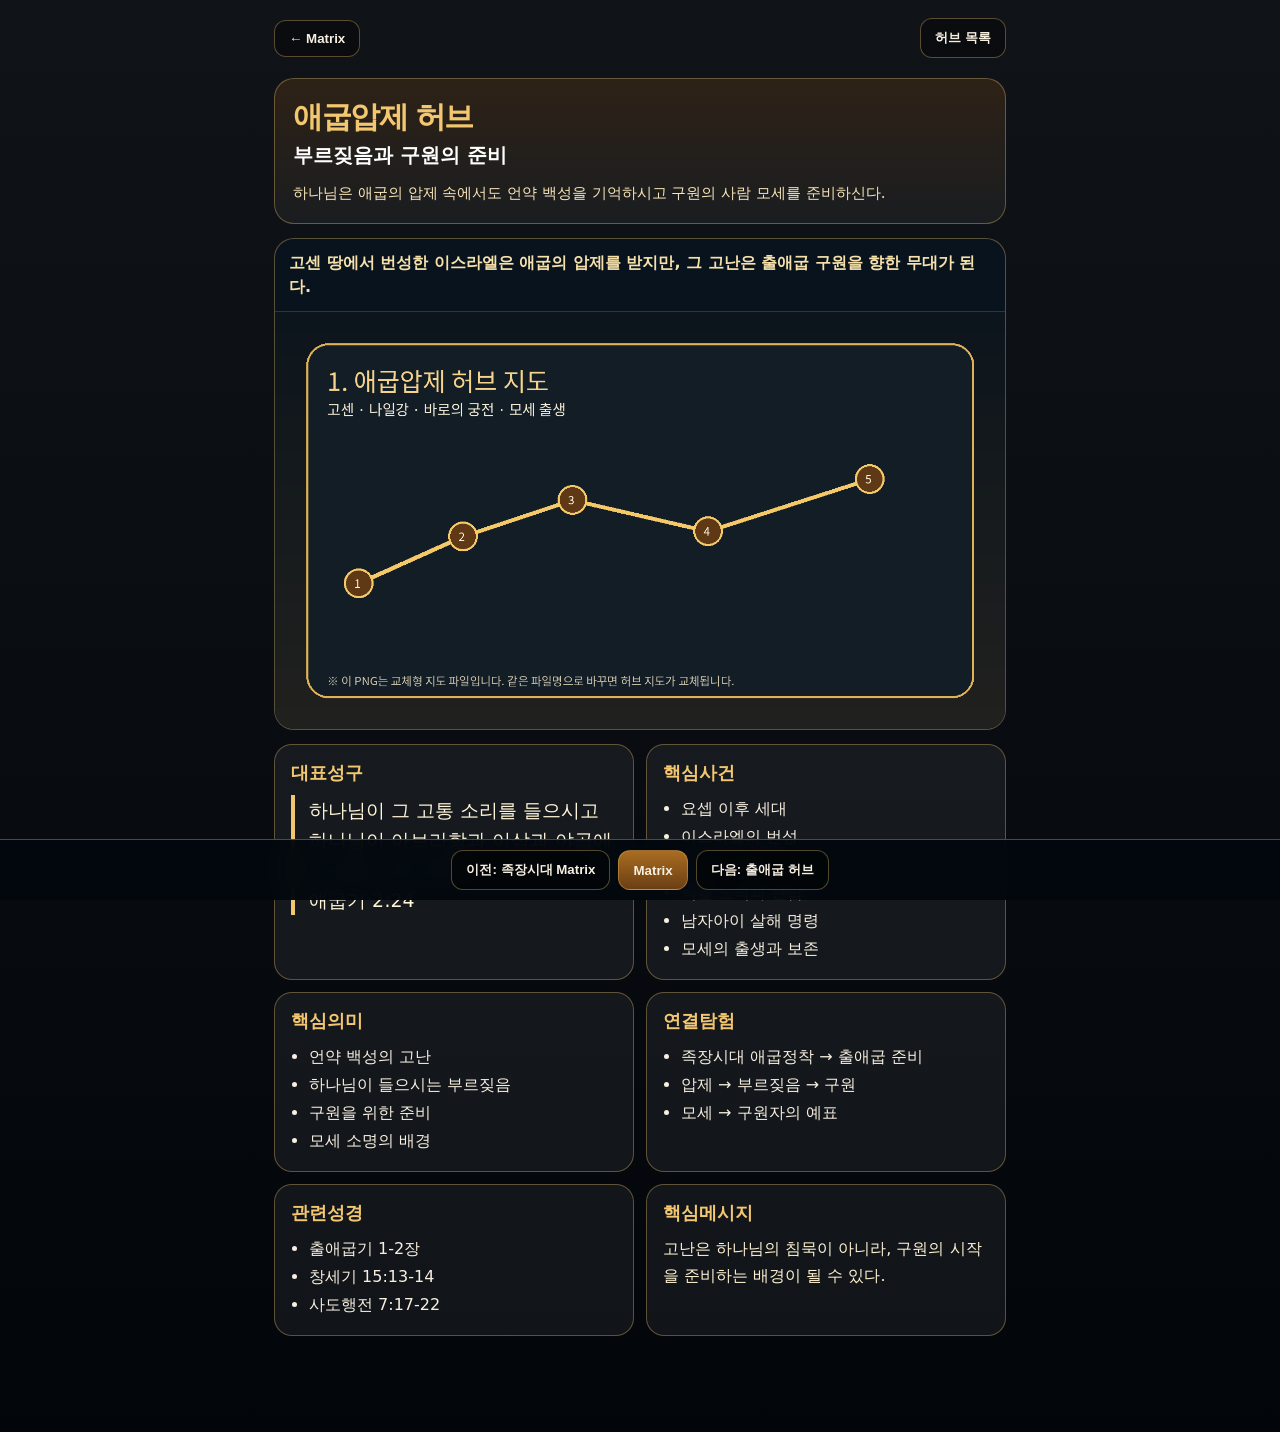
==== hubs/index.html @ 043e3182 "Add files via upload" ====
<!doctype html>
<html lang="ko">
<head>
<meta charset="utf-8"/>
<meta name="viewport" content="width=device-width,initial-scale=1,maximum-scale=1,user-scalable=no,viewport-fit=cover"/>
<title>출애굽·광야 허브</title>
<link rel="stylesheet" href="style.css"/>
</head>
<body>
<div class="wrap">
  <header class="top">
    <button onclick="location.href='../index.html'">← Matrix</button>
    <button onclick="openList()">허브 목록</button>
  </header>
  <section class="head">
    <h1 id="title"></h1>
    <div class="sub" id="subtitle"></div>
    <div class="theme" id="theme"></div>
  </section>
  <section class="mapCard">
    <div class="mapText" id="mapText"></div>
    <img id="map" alt="허브 지도"/>
  </section>
  <section class="grid">
    <article class="card"><h2>대표성구</h2><div class="verse" id="verse"></div></article>
    <article class="card"><h2>핵심사건</h2><ul id="events"></ul></article>
    <article class="card"><h2>핵심의미</h2><ul id="meaning"></ul></article>
    <article class="card"><h2>연결탐험</h2><ul id="connections"></ul></article>
    <article class="card"><h2>관련성경</h2><ul id="refs"></ul></article>
    <article class="card message"><h2>핵심메시지</h2><p id="message"></p></article>
  </section>
</div>
<nav class="bottom"><button id="prevBtn">이전</button><button onclick="location.href='../index.html'">Matrix</button><button id="nextBtn">다음</button></nav>
<script src="js/app.js"></script>
</body>
</html>
---- hubs/style.css ----
:root{--gold:#f2c76f;--line:rgba(242,199,111,.34);--bg:#071017}*{box-sizing:border-box;-webkit-tap-highlight-color:transparent}body{margin:0;background:linear-gradient(#101317,#02060a);color:#f7efe0;font-family:system-ui,-apple-system,"Noto Sans KR","Apple SD Gothic Neo",sans-serif}.wrap{max-width:760px;margin:0 auto;padding:18px 14px 96px}.top{display:flex;justify-content:space-between;gap:10px;align-items:center}.top button,.bottom button{border:1px solid var(--line);background:rgba(0,0,0,.35);color:#f7efe0;padding:10px 14px;border-radius:12px;font-weight:900}.head{margin:20px 0 14px;padding:18px;border:1px solid var(--line);border-radius:20px;background:linear-gradient(180deg,rgba(126,75,22,.28),rgba(255,255,255,.05))}h1{color:var(--gold);font-size:30px;margin:0 0 4px;letter-spacing:-.05em}.sub{color:#fff;font-size:20px;font-weight:850;margin-bottom:12px}.theme{color:#f8e5b8;line-height:1.6;font-size:15px}.mapCard{border:1px solid var(--line);border-radius:20px;overflow:hidden;background:#08131e;margin:14px 0}.mapText{padding:12px 14px;color:#f6e1ab;font-weight:850;border-bottom:1px solid rgba(242,199,111,.18);line-height:1.5}.mapCard img{width:100%;display:block;min-height:180px;object-fit:cover}.grid{display:grid;grid-template-columns:1fr 1fr;gap:12px}.card{border:1px solid var(--line);background:rgba(255,255,255,.06);border-radius:18px;padding:16px}.card h2{font-size:18px;color:var(--gold);margin:0 0 10px}.verse{font-size:19px;line-height:1.58;border-left:4px solid var(--gold);padding-left:14px;color:#fff5d8}ul{margin:0;padding-left:18px;line-height:1.75}.message p{margin:0;line-height:1.7;color:#fff3d2}.bottom{position:fixed;left:0;right:0;bottom:0;background:rgba(2,8,13,.94);backdrop-filter:blur(10px);border-top:1px solid var(--line);padding:10px calc(10px + env(safe-area-inset-right)) calc(10px + env(safe-area-inset-bottom)) calc(10px + env(safe-area-inset-left));display:flex;gap:8px;justify-content:center}.bottom button:nth-child(2){background:linear-gradient(180deg,#a96d21,#6b3e13)}@media(max-width:720px){.grid{grid-template-columns:1fr}h1{font-size:26px}.sub{font-size:18px}.wrap{padding-left:12px;padding-right:12px}}
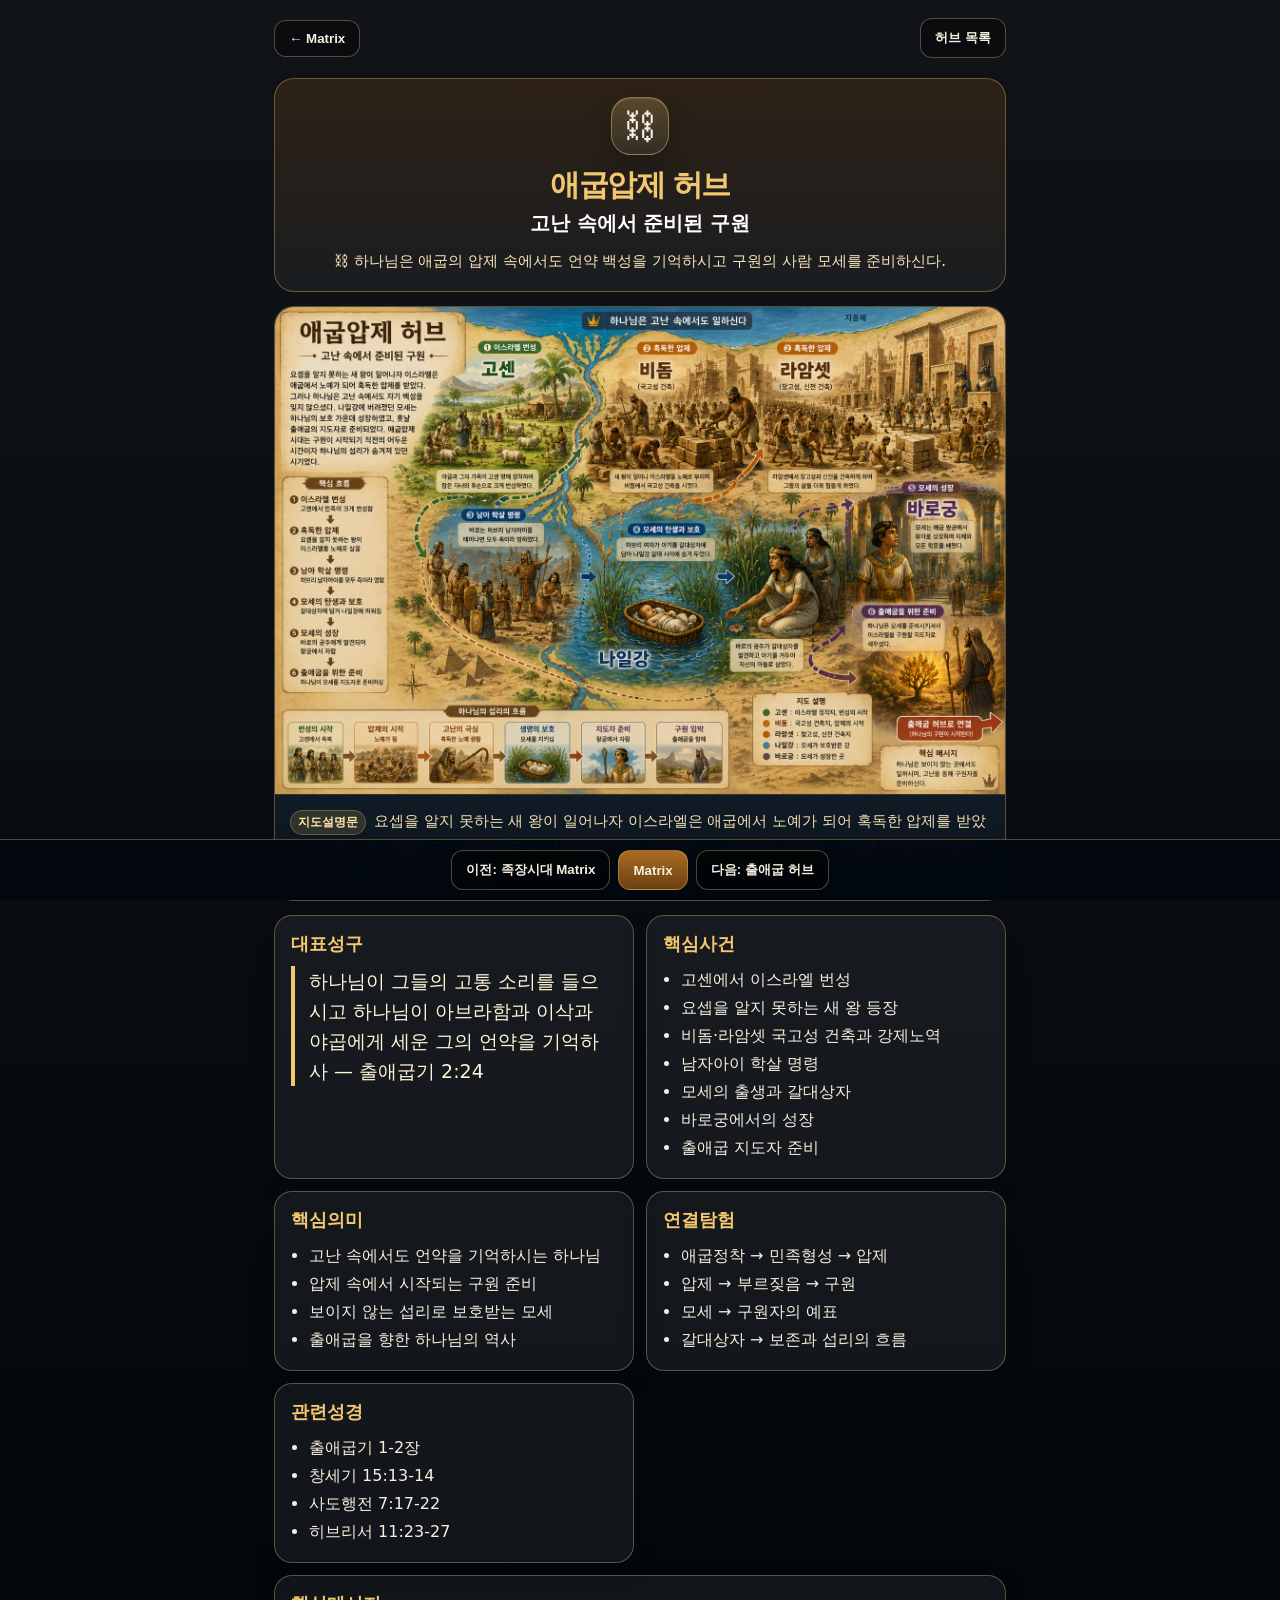
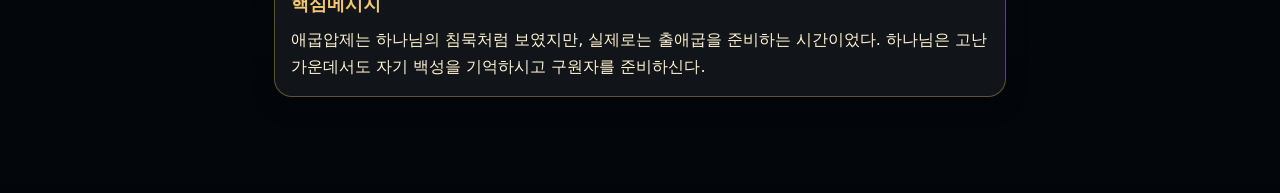
==== commit 6fad0a08: "Add files via upload" ====
--- a/hubs/index.html
+++ b/hubs/index.html
@@ -13,13 +13,14 @@
     <button onclick="openList()">허브 목록</button>
   </header>
   <section class="head">
+    <div class="hubSymbol" id="hubIcon"></div>
     <h1 id="title"></h1>
     <div class="sub" id="subtitle"></div>
     <div class="theme" id="theme"></div>
   </section>
-  <section class="mapCard">
+  <section class="mapCard mapFirst">
+    <img id="map" alt="허브 지도"/>
     <div class="mapText" id="mapText"></div>
-    <img id="map" alt="허브 지도"/>
   </section>
   <section class="grid">
     <article class="card"><h2>대표성구</h2><div class="verse" id="verse"></div></article>
@@ -31,6 +32,13 @@
   </section>
 </div>
 <nav class="bottom"><button id="prevBtn">이전</button><button onclick="location.href='../index.html'">Matrix</button><button id="nextBtn">다음</button></nav>
+<div class="listModal" id="listModal" aria-modal="true" role="dialog">
+  <div class="listPanel">
+    <button class="listClose" onclick="closeList()">×</button>
+    <h2>출애굽·광야 허브 목록</h2>
+    <div class="hubList" id="hubList"></div>
+  </div>
+</div>
 <script src="js/app.js"></script>
 </body>
 </html>
--- a/hubs/style.css
+++ b/hubs/style.css
@@ -1 +1,23 @@
 :root{--gold:#f2c76f;--line:rgba(242,199,111,.34);--bg:#071017}*{box-sizing:border-box;-webkit-tap-highlight-color:transparent}body{margin:0;background:linear-gradient(#101317,#02060a);color:#f7efe0;font-family:system-ui,-apple-system,"Noto Sans KR","Apple SD Gothic Neo",sans-serif}.wrap{max-width:760px;margin:0 auto;padding:18px 14px 96px}.top{display:flex;justify-content:space-between;gap:10px;align-items:center}.top button,.bottom button{border:1px solid var(--line);background:rgba(0,0,0,.35);color:#f7efe0;padding:10px 14px;border-radius:12px;font-weight:900}.head{margin:20px 0 14px;padding:18px;border:1px solid var(--line);border-radius:20px;background:linear-gradient(180deg,rgba(126,75,22,.28),rgba(255,255,255,.05))}h1{color:var(--gold);font-size:30px;margin:0 0 4px;letter-spacing:-.05em}.sub{color:#fff;font-size:20px;font-weight:850;margin-bottom:12px}.theme{color:#f8e5b8;line-height:1.6;font-size:15px}.mapCard{border:1px solid var(--line);border-radius:20px;overflow:hidden;background:#08131e;margin:14px 0}.mapText{padding:12px 14px;color:#f6e1ab;font-weight:850;border-bottom:1px solid rgba(242,199,111,.18);line-height:1.5}.mapCard img{width:100%;display:block;min-height:180px;object-fit:cover}.grid{display:grid;grid-template-columns:1fr 1fr;gap:12px}.card{border:1px solid var(--line);background:rgba(255,255,255,.06);border-radius:18px;padding:16px}.card h2{font-size:18px;color:var(--gold);margin:0 0 10px}.verse{font-size:19px;line-height:1.58;border-left:4px solid var(--gold);padding-left:14px;color:#fff5d8}ul{margin:0;padding-left:18px;line-height:1.75}.message p{margin:0;line-height:1.7;color:#fff3d2}.bottom{position:fixed;left:0;right:0;bottom:0;background:rgba(2,8,13,.94);backdrop-filter:blur(10px);border-top:1px solid var(--line);padding:10px calc(10px + env(safe-area-inset-right)) calc(10px + env(safe-area-inset-bottom)) calc(10px + env(safe-area-inset-left));display:flex;gap:8px;justify-content:center}.bottom button:nth-child(2){background:linear-gradient(180deg,#a96d21,#6b3e13)}@media(max-width:720px){.grid{grid-template-columns:1fr}h1{font-size:26px}.sub{font-size:18px}.wrap{padding-left:12px;padding-right:12px}}
+
+
+/* v1.22 hub list modal */
+.listModal{position:fixed;inset:0;background:rgba(0,0,0,.58);display:none;align-items:flex-end;justify-content:center;z-index:50;padding:0 10px calc(86px + env(safe-area-inset-bottom));}
+.listModal.show{display:flex}.listPanel{width:100%;max-width:760px;background:linear-gradient(180deg,rgba(21,25,30,.98),rgba(5,9,13,.98));border:1px solid var(--line);border-radius:22px;padding:18px;box-shadow:0 -22px 50px rgba(0,0,0,.5);position:relative}.listPanel h2{margin:0 44px 14px 0;color:var(--gold);font-size:22px}.listClose{position:absolute;right:14px;top:12px;width:34px;height:34px;border-radius:50%;border:1px solid var(--line);background:rgba(255,255,255,.08);color:#fff;font-size:22px}.hubList{display:grid;gap:8px}.hubItem{width:100%;text-align:left;border:1px solid rgba(242,199,111,.28);background:rgba(255,255,255,.06);color:#f7efe0;border-radius:14px;padding:12px 14px;font-weight:900}.hubItem small{display:block;color:#f4d28b;font-weight:700;margin-top:3px}.mapCard img{background:#0b1720}.mapText::before{content:'지도설명문';display:inline-block;margin-right:8px;padding:2px 7px;border-radius:999px;background:rgba(242,199,111,.15);border:1px solid rgba(242,199,111,.28);font-size:12px;color:#ffe3a4}.card.message{grid-column:1/-1}.card{box-shadow:0 8px 24px rgba(0,0,0,.18)}
+
+
+/* v1.27: hub map-first layout and normal-weight map description */
+.mapCard.mapFirst{overflow:hidden;}
+.mapCard.mapFirst img{border-bottom:1px solid rgba(242,199,111,.18);}
+.mapCard.mapFirst .mapText{border-bottom:0;border-top:0;padding:14px 15px 16px;color:#f2dfb4;font-weight:400;line-height:1.62;font-size:15px;background:linear-gradient(180deg,rgba(255,255,255,.035),rgba(0,0,0,.08));}
+.mapText::before{font-weight:650;}
+
+
+/* v1.28: 95-point polish - unified hub symbols and iconized hub list */
+.head{position:relative;text-align:center;}
+.hubSymbol{width:58px;height:58px;margin:0 auto 10px;border-radius:20px;display:flex;align-items:center;justify-content:center;font-size:34px;background:linear-gradient(180deg,rgba(242,199,111,.23),rgba(255,255,255,.055));border:1px solid rgba(242,199,111,.42);box-shadow:0 10px 26px rgba(0,0,0,.26), inset 0 1px 0 rgba(255,255,255,.12)}
+.theme{font-weight:400;}
+.hubItem{display:flex;align-items:center;gap:11px;}
+.hubItemIcon{width:38px;height:38px;flex:0 0 38px;border-radius:13px;display:flex;align-items:center;justify-content:center;font-size:22px;background:rgba(242,199,111,.12);border:1px solid rgba(242,199,111,.27)}
+.hubItemText{display:block;line-height:1.22}.hubItemText small{display:block;color:#f4d28b;font-weight:700;margin-top:3px}
+@media(max-width:430px){.hubSymbol{width:52px;height:52px;font-size:31px;border-radius:18px}.hubItemIcon{width:34px;height:34px;flex-basis:34px;font-size:20px}}
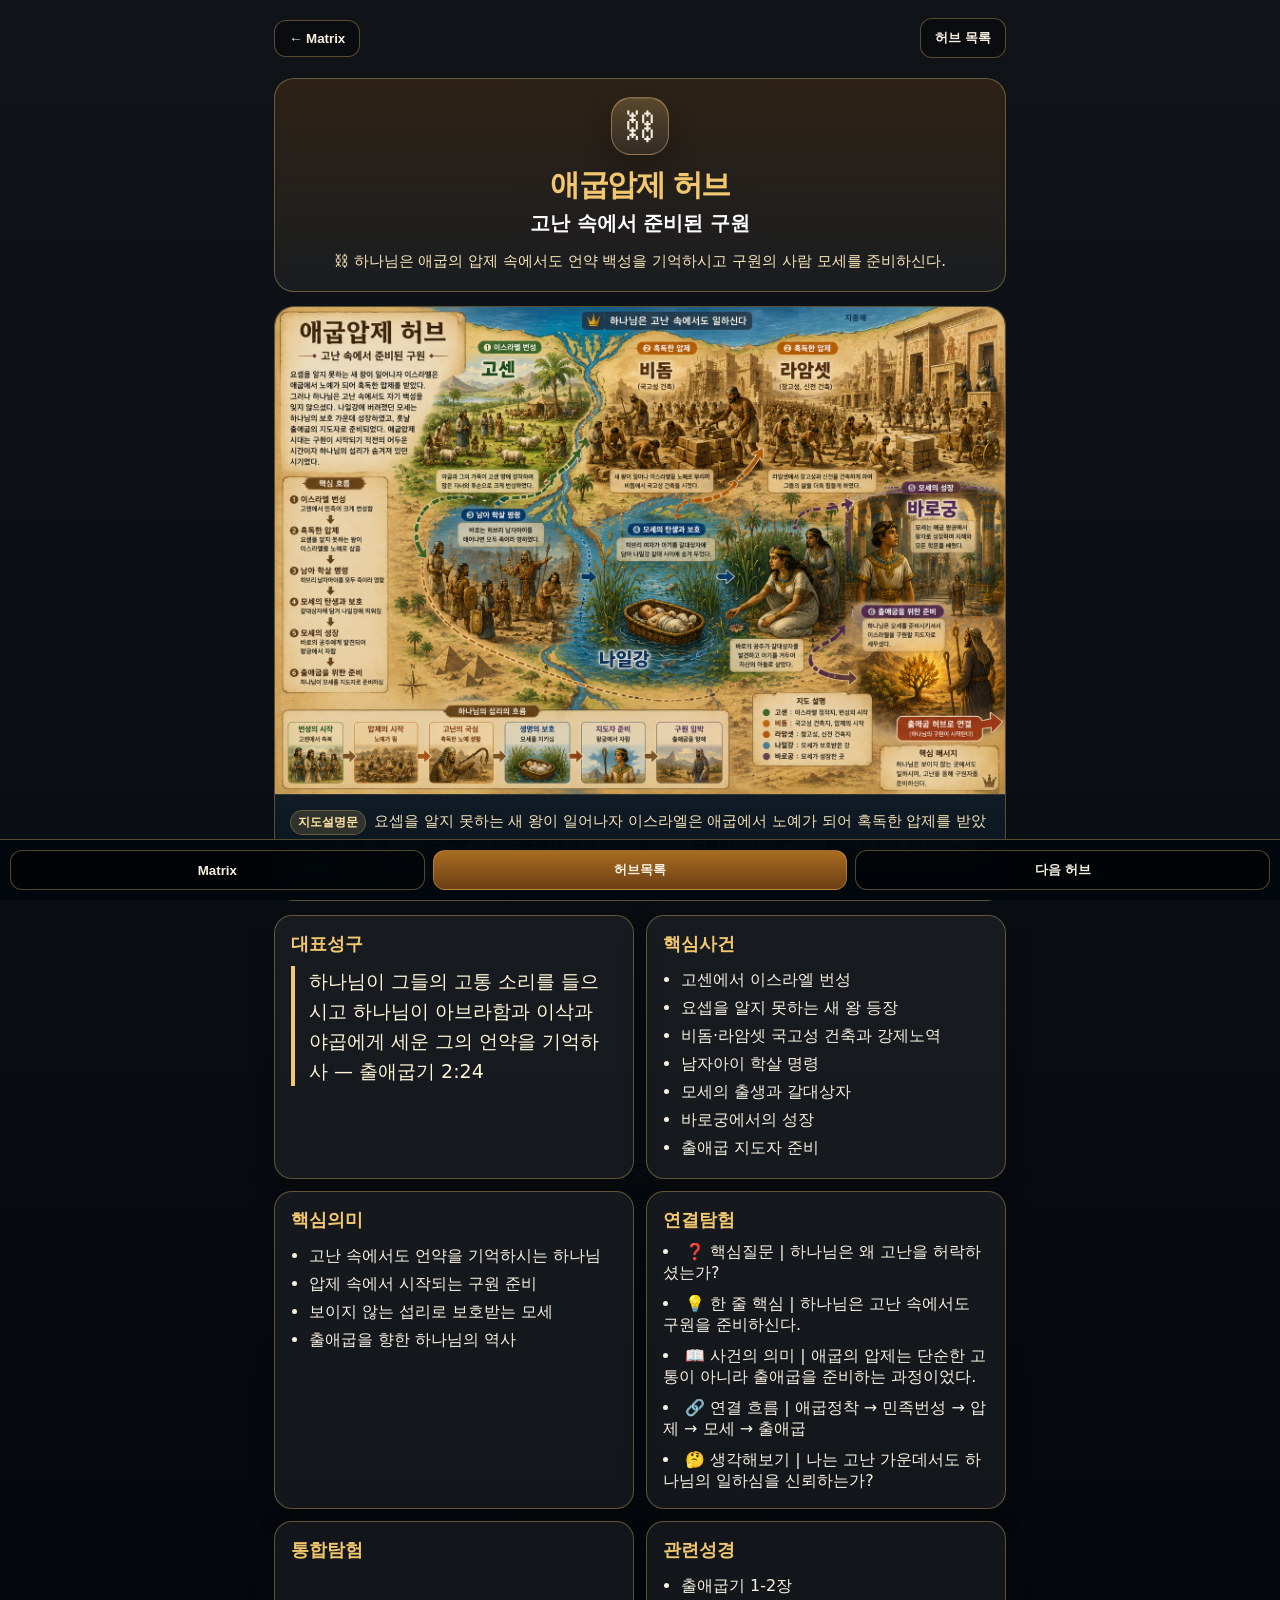
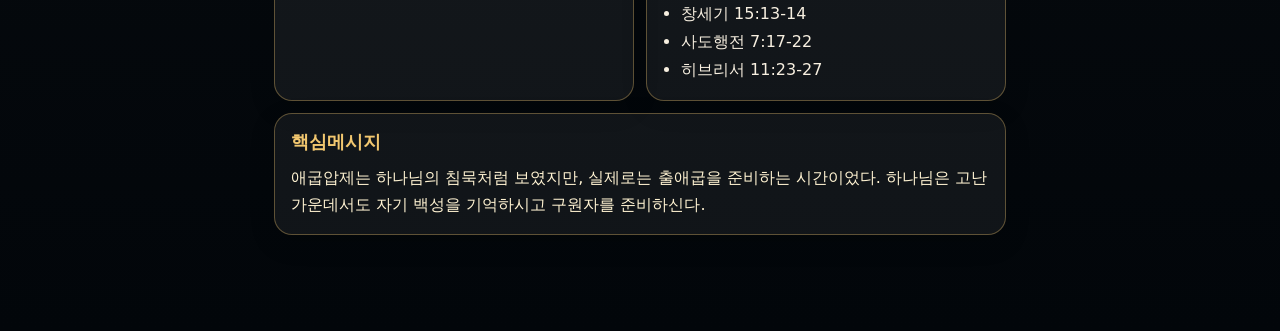
==== commit c27d9630: "Add files via upload" ====
--- a/hubs/index.html
+++ b/hubs/index.html
@@ -26,12 +26,13 @@
     <article class="card"><h2>대표성구</h2><div class="verse" id="verse"></div></article>
     <article class="card"><h2>핵심사건</h2><ul id="events"></ul></article>
     <article class="card"><h2>핵심의미</h2><ul id="meaning"></ul></article>
-    <article class="card"><h2>연결탐험</h2><ul id="connections"></ul></article>
+    <article class="card"><h2>연결탐험</h2><div class="exploreGrid" id="connections"></div></article>
+    <article class="card"><h2>통합탐험</h2><div class="exploreGrid" id="integration"></div></article>
     <article class="card"><h2>관련성경</h2><ul id="refs"></ul></article>
     <article class="card message"><h2>핵심메시지</h2><p id="message"></p></article>
   </section>
 </div>
-<nav class="bottom"><button id="prevBtn">이전</button><button onclick="location.href='../index.html'">Matrix</button><button id="nextBtn">다음</button></nav>
+<nav class="bottom"><button onclick="location.href='../index.html'">Matrix</button><button onclick="openList()">허브목록</button><button id="nextBtn">다음 허브</button></nav>
 <div class="listModal" id="listModal" aria-modal="true" role="dialog">
   <div class="listPanel">
     <button class="listClose" onclick="closeList()">×</button>
--- a/hubs/style.css
+++ b/hubs/style.css
@@ -21,3 +21,11 @@
 .hubItemIcon{width:38px;height:38px;flex:0 0 38px;border-radius:13px;display:flex;align-items:center;justify-content:center;font-size:22px;background:rgba(242,199,111,.12);border:1px solid rgba(242,199,111,.27)}
 .hubItemText{display:block;line-height:1.22}.hubItemText small{display:block;color:#f4d28b;font-weight:700;margin-top:3px}
 @media(max-width:430px){.hubSymbol{width:52px;height:52px;font-size:31px;border-radius:18px}.hubItemIcon{width:34px;height:34px;flex-basis:34px;font-size:20px}}
+
+
+/* v1.31: M01/M09 standard - connection & integration cards */
+.exploreGrid{display:grid;gap:10px}
+.exploreCard{border:1px solid rgba(242,199,111,.24);border-radius:16px;background:rgba(255,255,255,.06);padding:12px 13px}
+.exploreCard b{display:block;color:#ffe8a8;font-size:15px;margin-bottom:6px;line-height:1.35}
+.exploreCard p{margin:0;color:rgba(255,255,255,.9);font-size:14px;line-height:1.65;font-weight:700;white-space:pre-line;word-break:keep-all}
+.bottom button{flex:1}
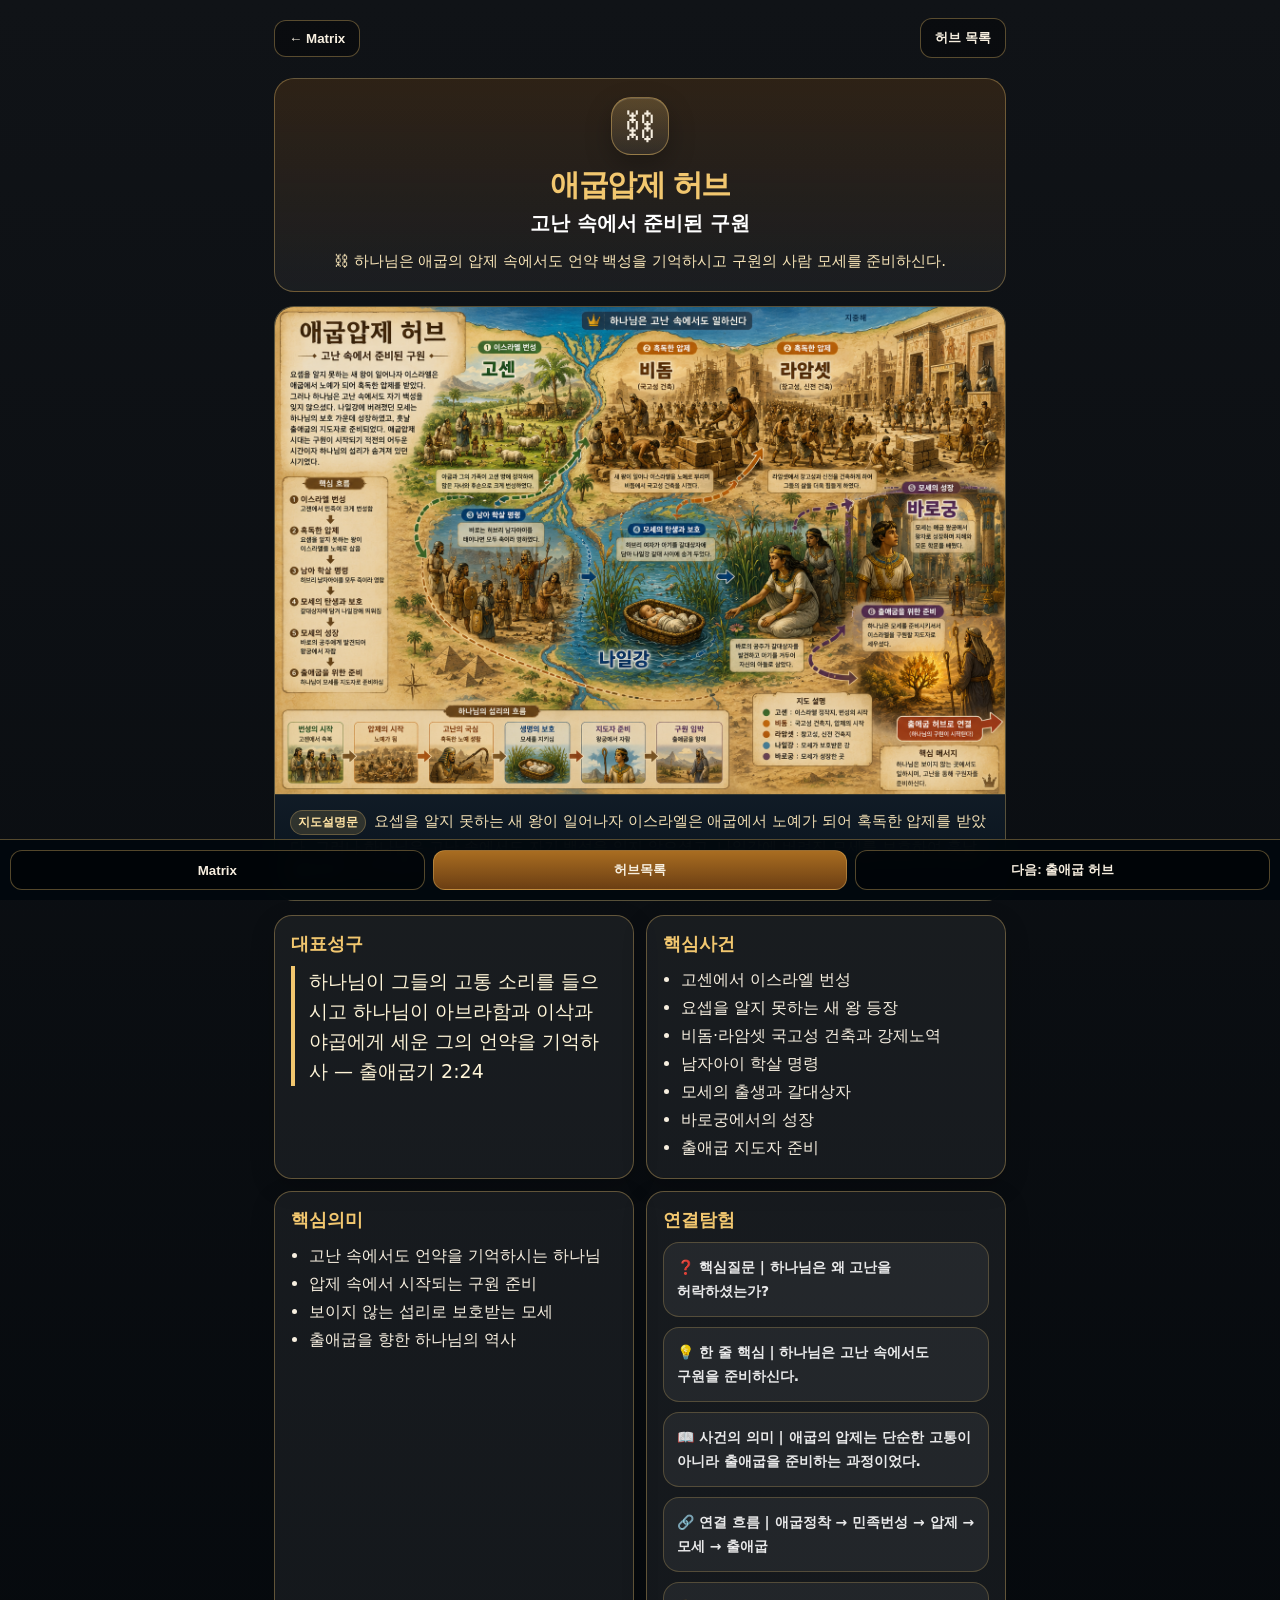
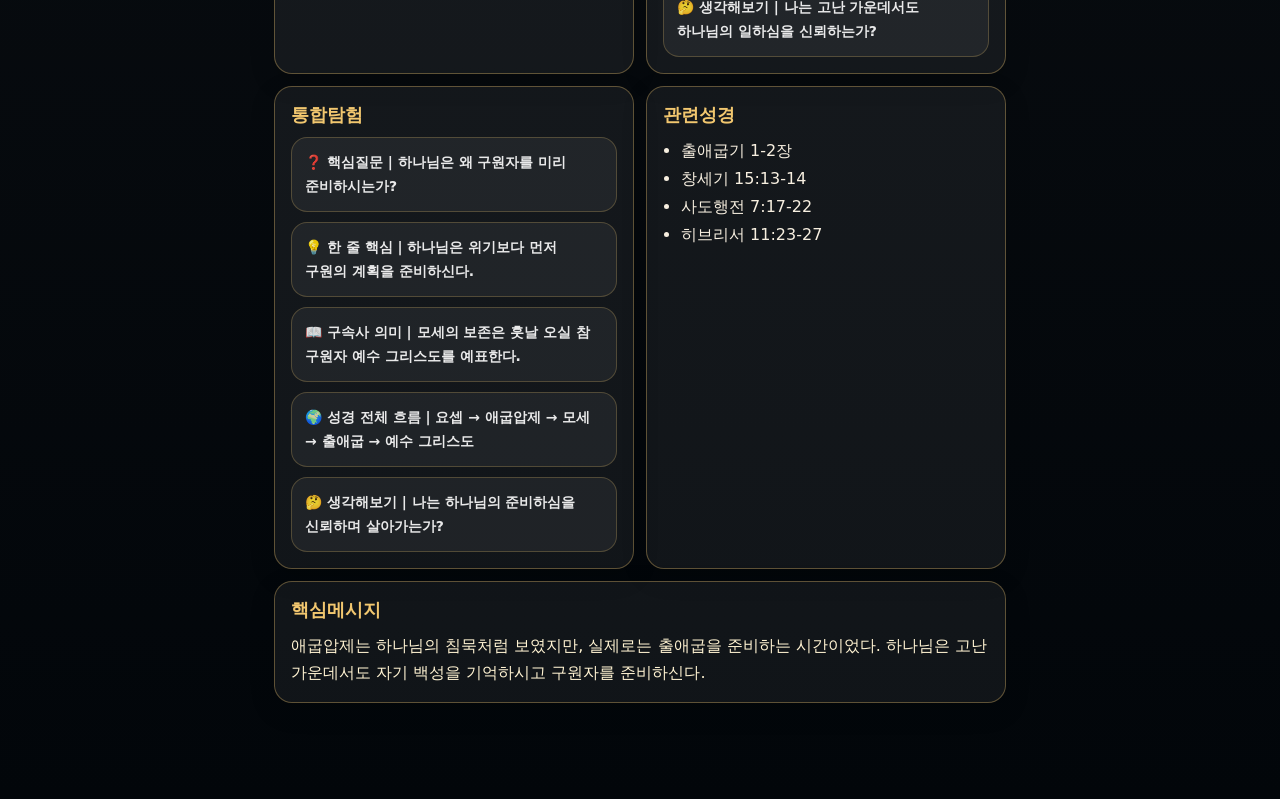
==== commit a4d08d6d: "Add files via upload" ====
--- a/hubs/index.html
+++ b/hubs/index.html
@@ -5,7 +5,7 @@
 <meta name="viewport" content="width=device-width,initial-scale=1,maximum-scale=1,user-scalable=no,viewport-fit=cover"/>
 <title>출애굽·광야 허브</title>
 <link rel="stylesheet" href="style.css"/>
-</head>
+<style>.exploreCard b{display:block;margin-bottom:10px}.exploreCard p{white-space:normal;line-height:1.75}.flowArrow{display:block;color:#f7d889;font-weight:900}.flowLine{display:block}</style></head>
 <body>
 <div class="wrap">
   <header class="top">
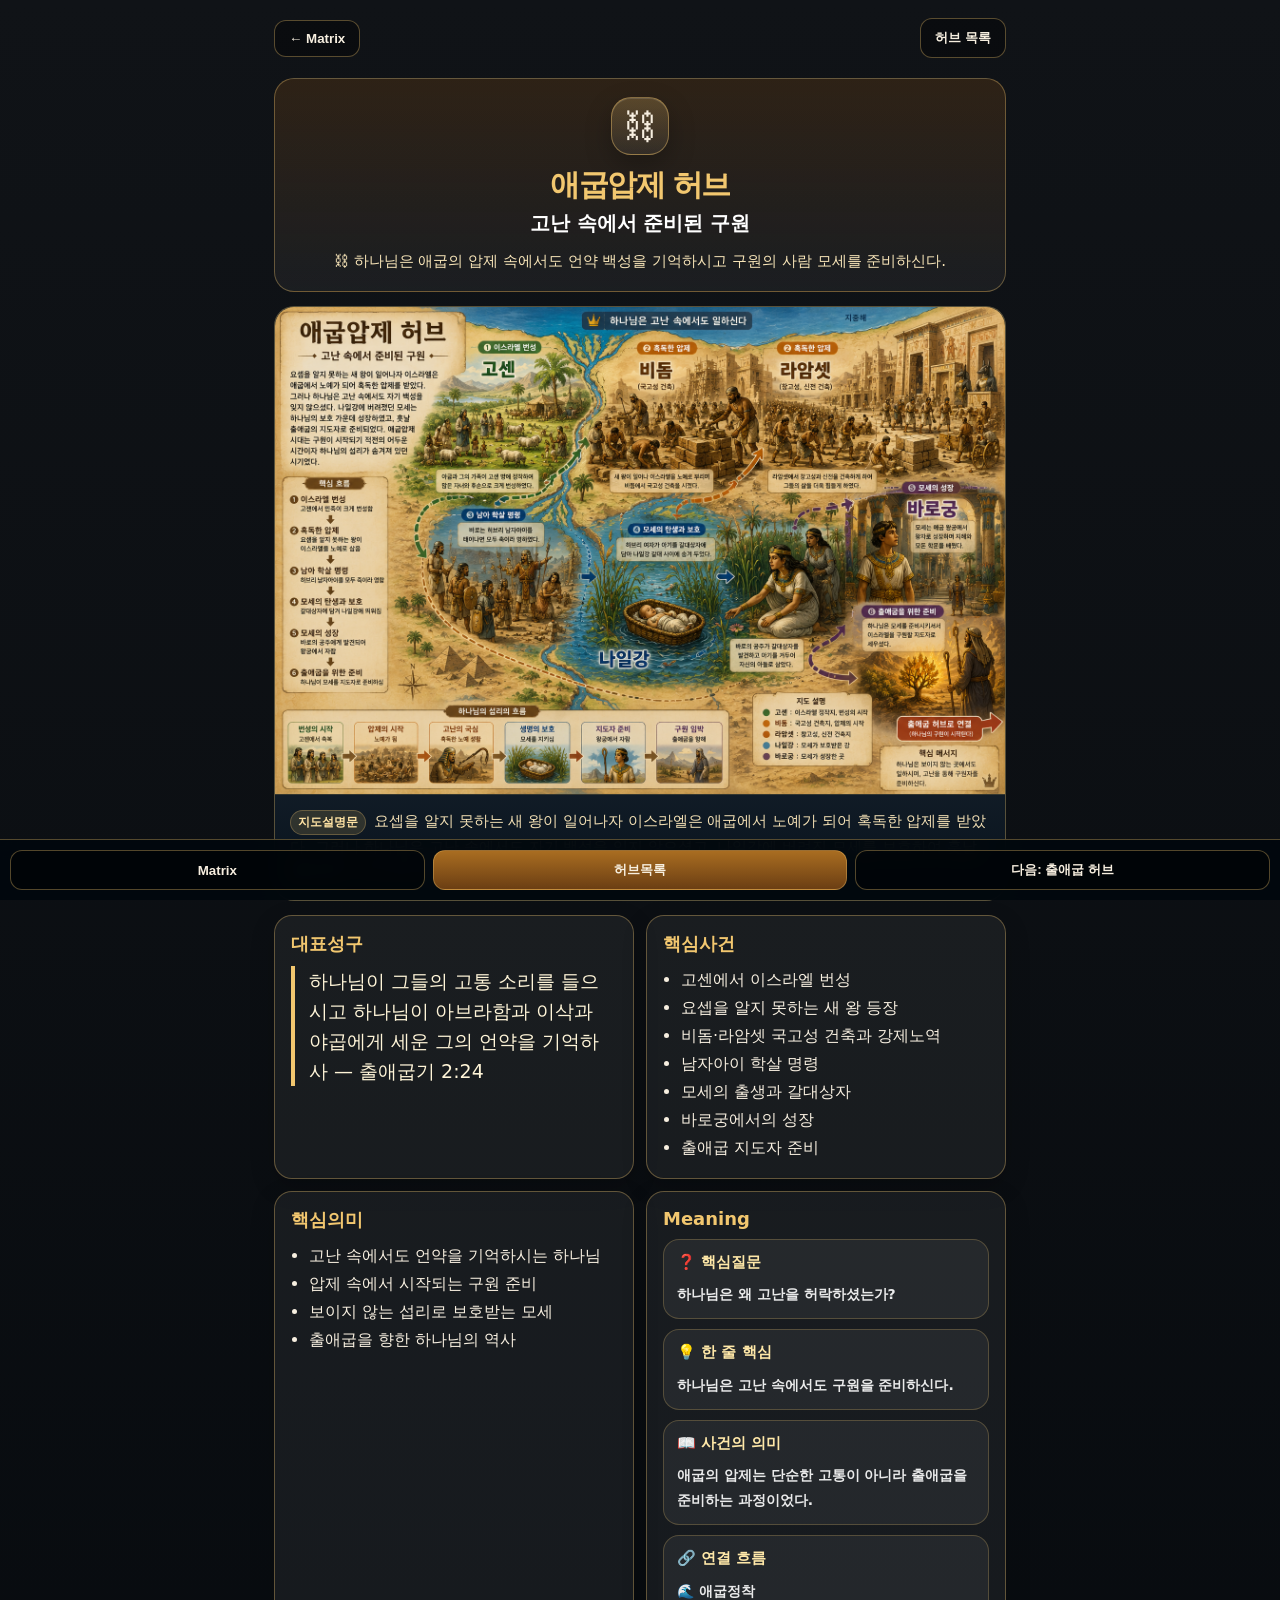
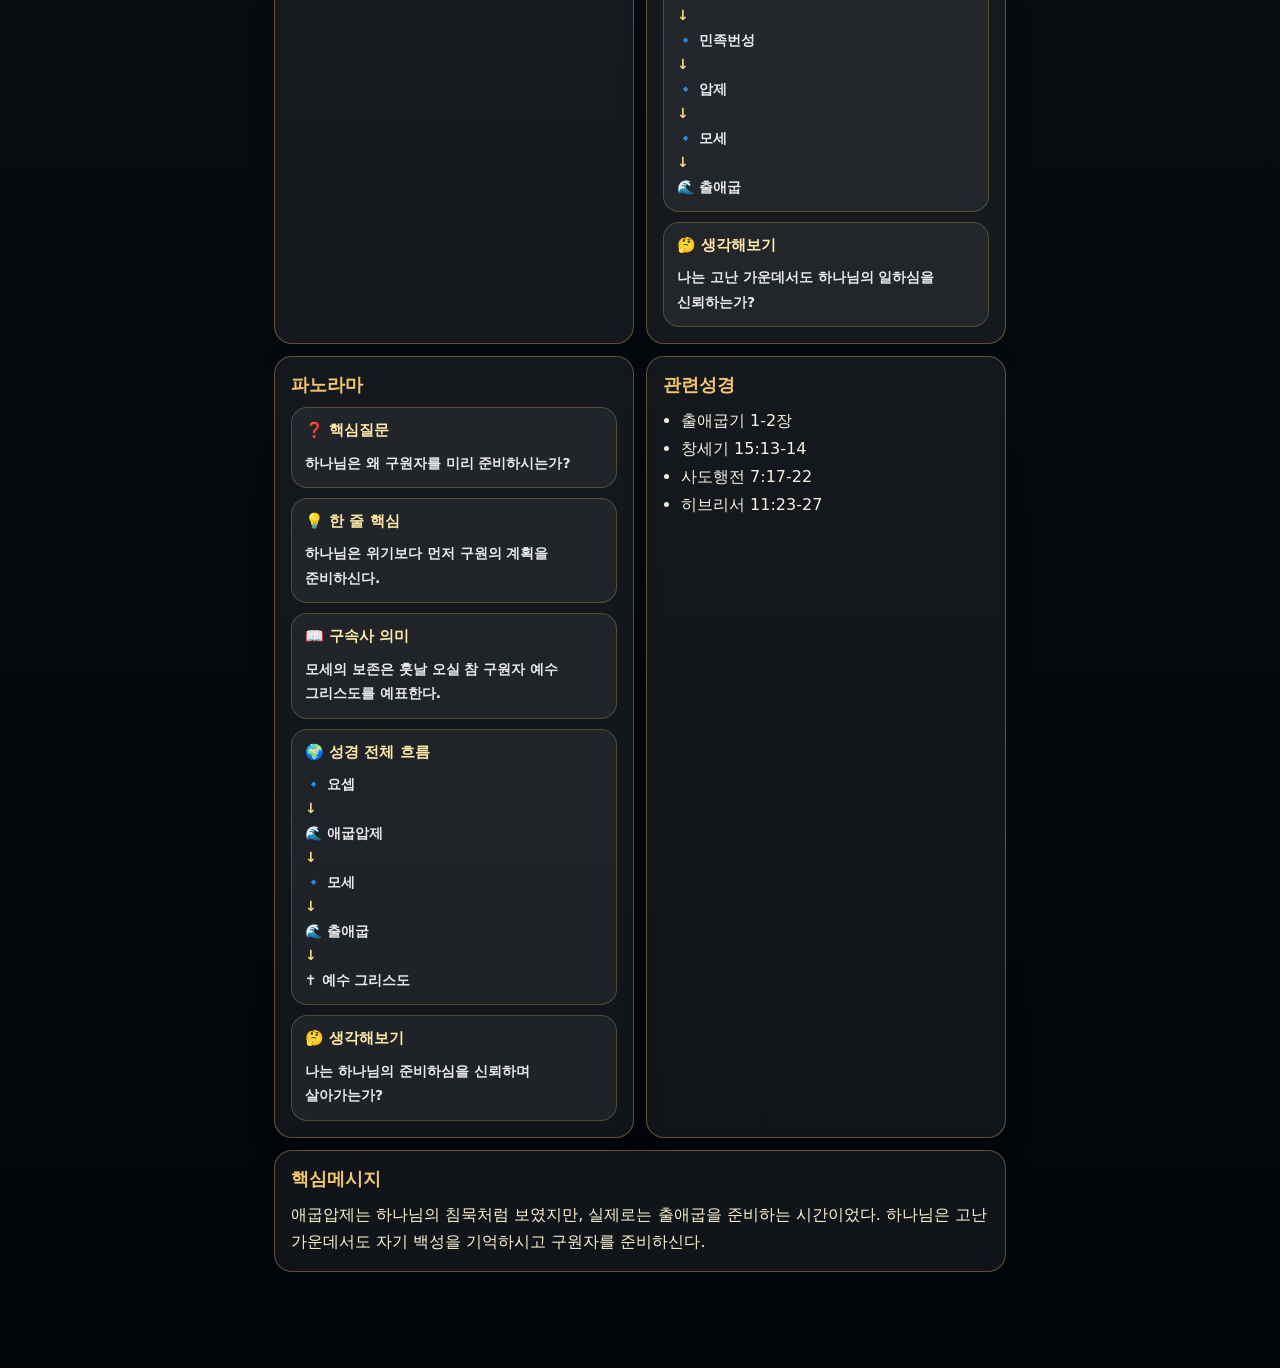
==== commit f8394212: "Add files via upload" ====
--- a/hubs/index.html
+++ b/hubs/index.html
@@ -26,8 +26,8 @@
     <article class="card"><h2>대표성구</h2><div class="verse" id="verse"></div></article>
     <article class="card"><h2>핵심사건</h2><ul id="events"></ul></article>
     <article class="card"><h2>핵심의미</h2><ul id="meaning"></ul></article>
-    <article class="card"><h2>연결탐험</h2><div class="exploreGrid" id="connections"></div></article>
-    <article class="card"><h2>통합탐험</h2><div class="exploreGrid" id="integration"></div></article>
+    <article class="card"><h2>Meaning</h2><div class="exploreGrid" id="connections"></div></article>
+    <article class="card"><h2>파노라마</h2><div class="exploreGrid" id="integration"></div></article>
     <article class="card"><h2>관련성경</h2><ul id="refs"></ul></article>
     <article class="card message"><h2>핵심메시지</h2><p id="message"></p></article>
   </section>
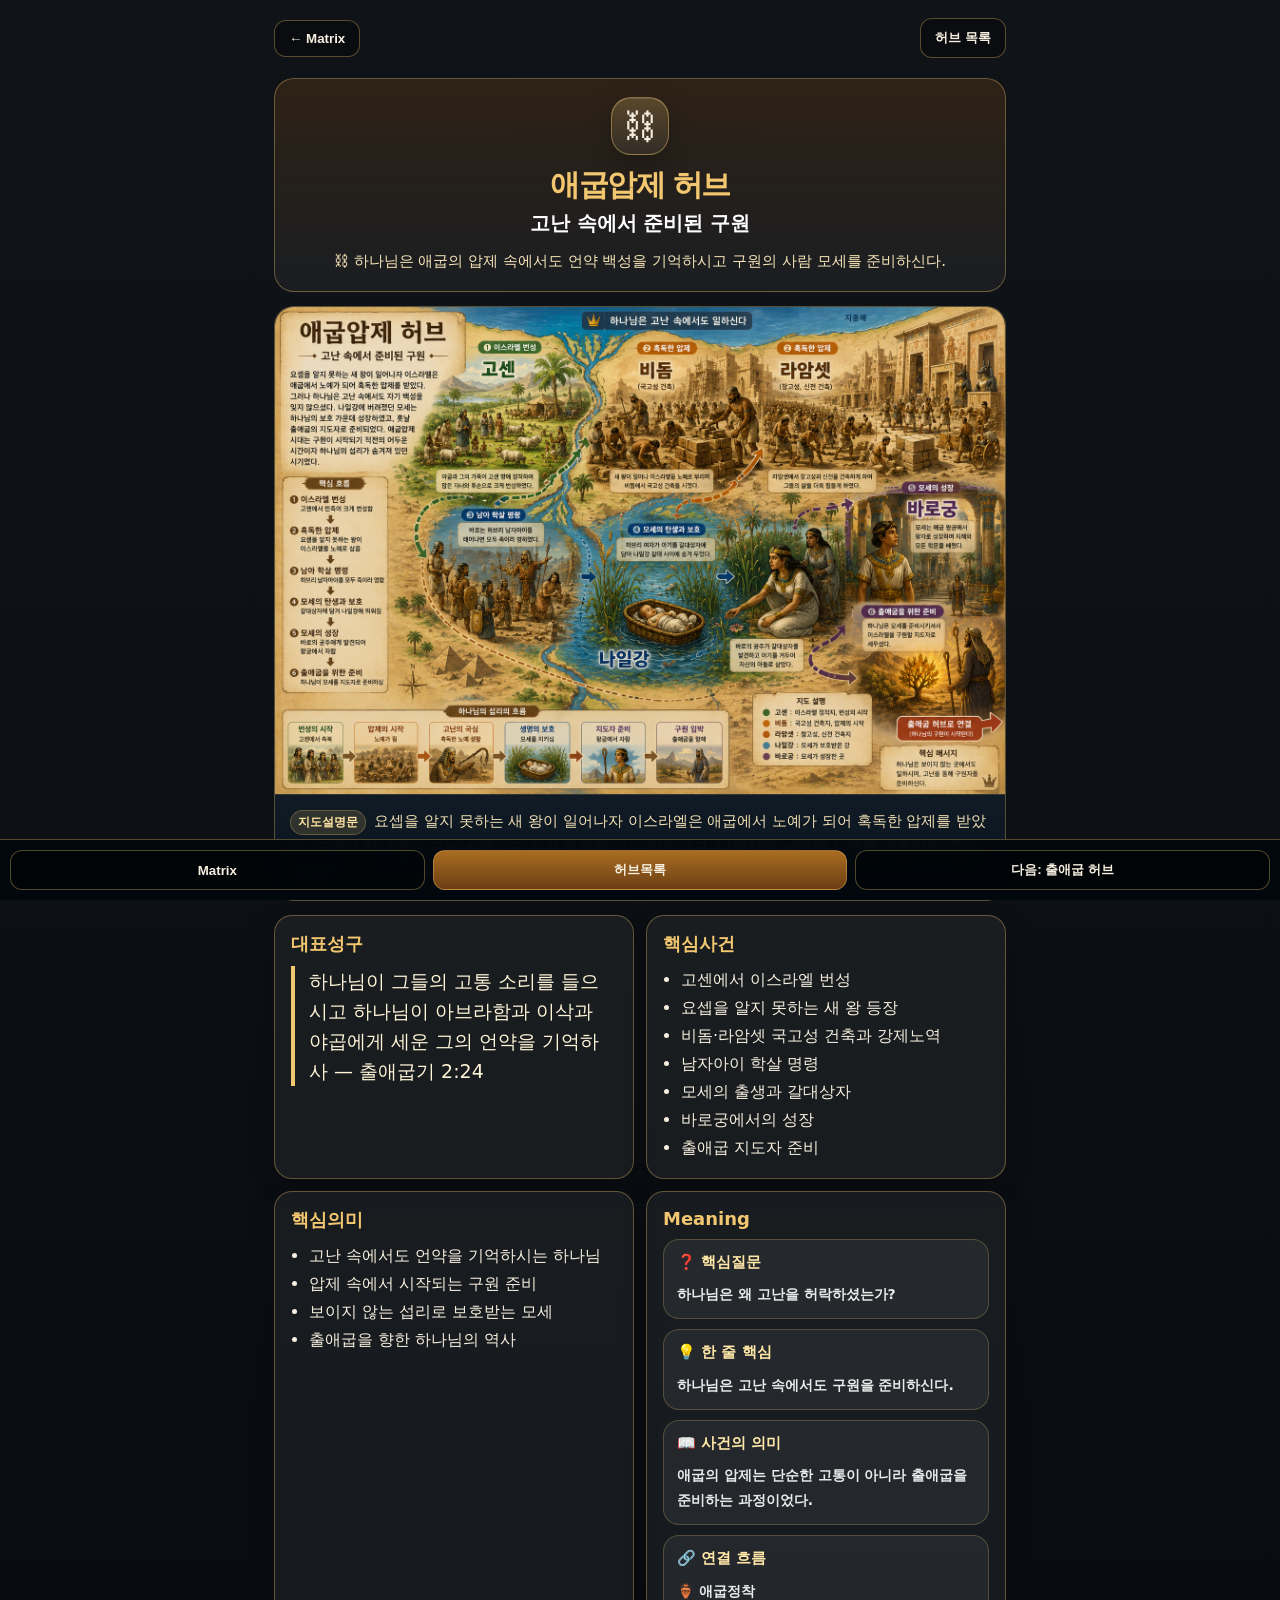
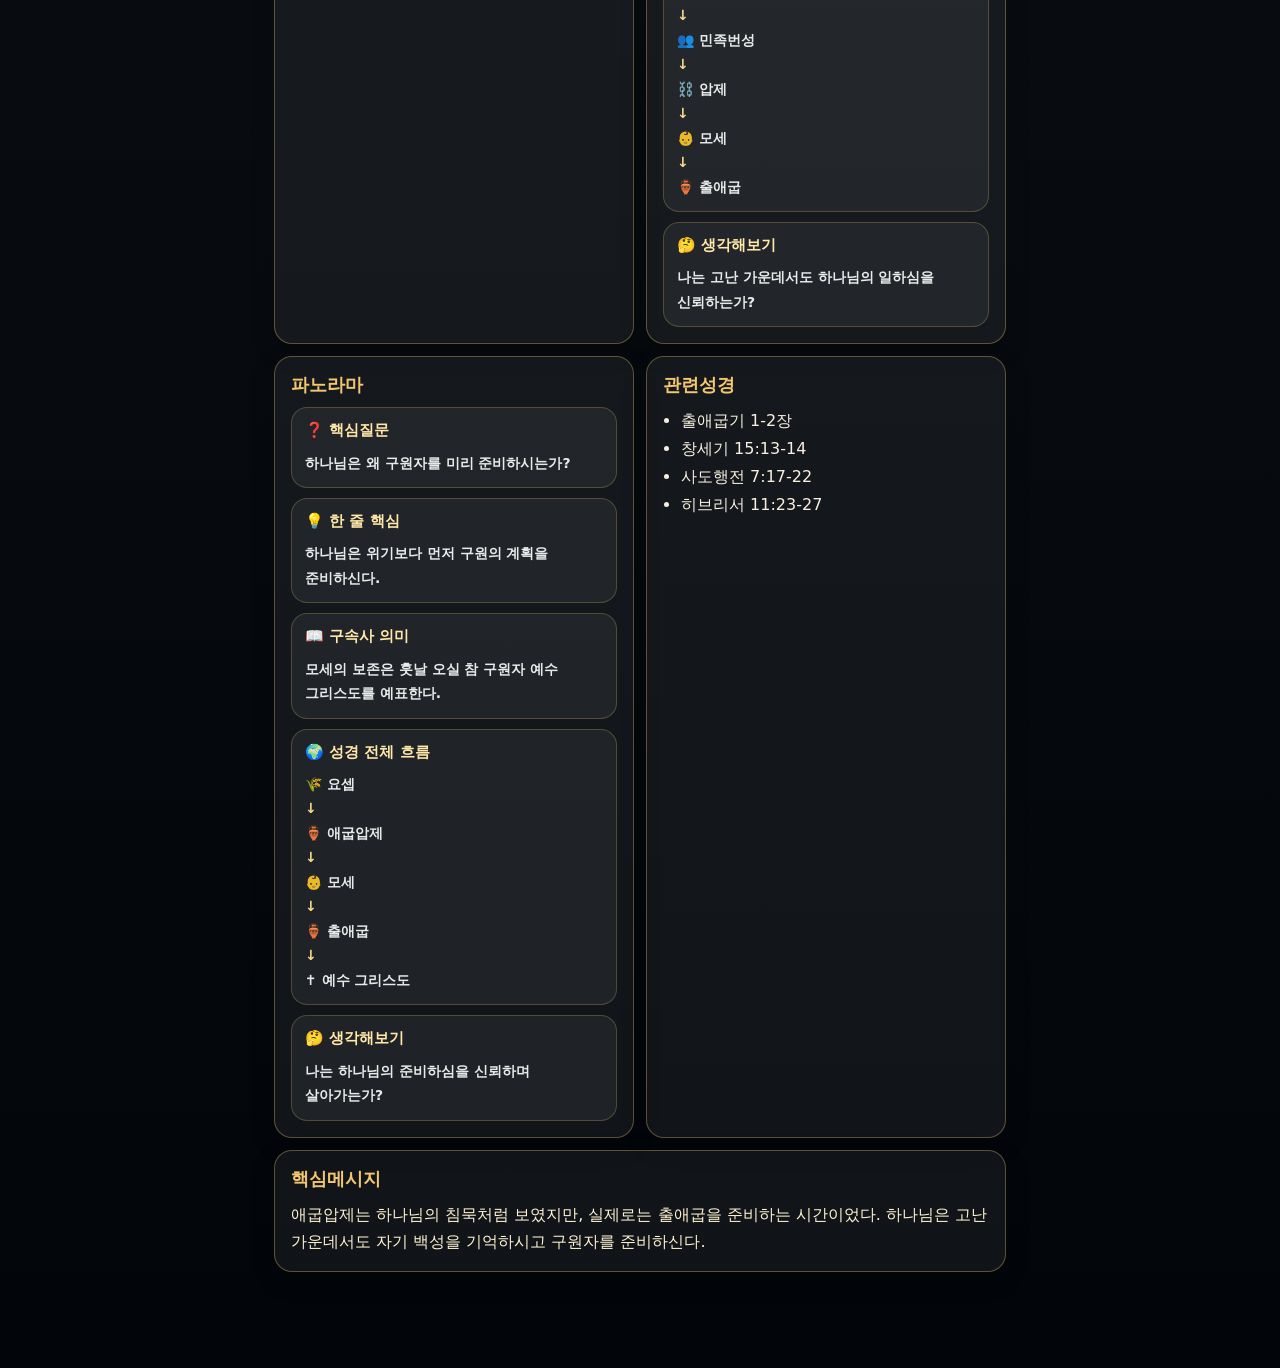
==== commit edd3bb33: "Add files via upload" ====
--- a/hubs/index.html
+++ b/hubs/index.html
@@ -5,7 +5,11 @@
 <meta name="viewport" content="width=device-width,initial-scale=1,maximum-scale=1,user-scalable=no,viewport-fit=cover"/>
 <title>출애굽·광야 허브</title>
 <link rel="stylesheet" href="style.css"/>
-<style>.exploreCard b{display:block;margin-bottom:10px}.exploreCard p{white-space:normal;line-height:1.75}.flowArrow{display:block;color:#f7d889;font-weight:900}.flowLine{display:block}</style></head>
+<style>.exploreCard b{display:block;margin-bottom:10px}.exploreCard p{white-space:normal;line-height:1.75}.flowArrow{display:block;color:#f7d889;font-weight:900}.flowLine{display:block}</style>
+<style id='hash-fix'>#connections,#integration{scroll-margin-top:90px;}</style>
+<style id="cen-hash-scroll-fix">#connections,#integration{scroll-margin-top:90px;}
+.bibleLink{color:inherit;text-decoration:underline;text-decoration-color:rgba(247,216,137,.72);text-underline-offset:3px;cursor:pointer;touch-action:manipulation}.bibleLink:active{opacity:.72}.refLink{display:inline-block;padding:2px 0}.verseRef{font-weight:900;color:#fff0bd}</style>
+</head>
 <body>
 <div class="wrap">
   <header class="top">
@@ -26,8 +30,8 @@
     <article class="card"><h2>대표성구</h2><div class="verse" id="verse"></div></article>
     <article class="card"><h2>핵심사건</h2><ul id="events"></ul></article>
     <article class="card"><h2>핵심의미</h2><ul id="meaning"></ul></article>
-    <article class="card"><h2>Meaning</h2><div class="exploreGrid" id="connections"></div></article>
-    <article class="card"><h2>파노라마</h2><div class="exploreGrid" id="integration"></div></article>
+    <article class="card" id="connections"><h2>Meaning</h2><div class="exploreGrid" id="connectionsList"></div></article>
+    <article class="card" id="integration"><h2>파노라마</h2><div class="exploreGrid" id="integrationList"></div></article>
     <article class="card"><h2>관련성경</h2><ul id="refs"></ul></article>
     <article class="card message"><h2>핵심메시지</h2><p id="message"></p></article>
   </section>
@@ -40,6 +44,6 @@
     <div class="hubList" id="hubList"></div>
   </div>
 </div>
-<script src="js/app.js"></script>
+<script src="js/app.js?v=m03-bible-link-v2"></script>
 </body>
 </html>
